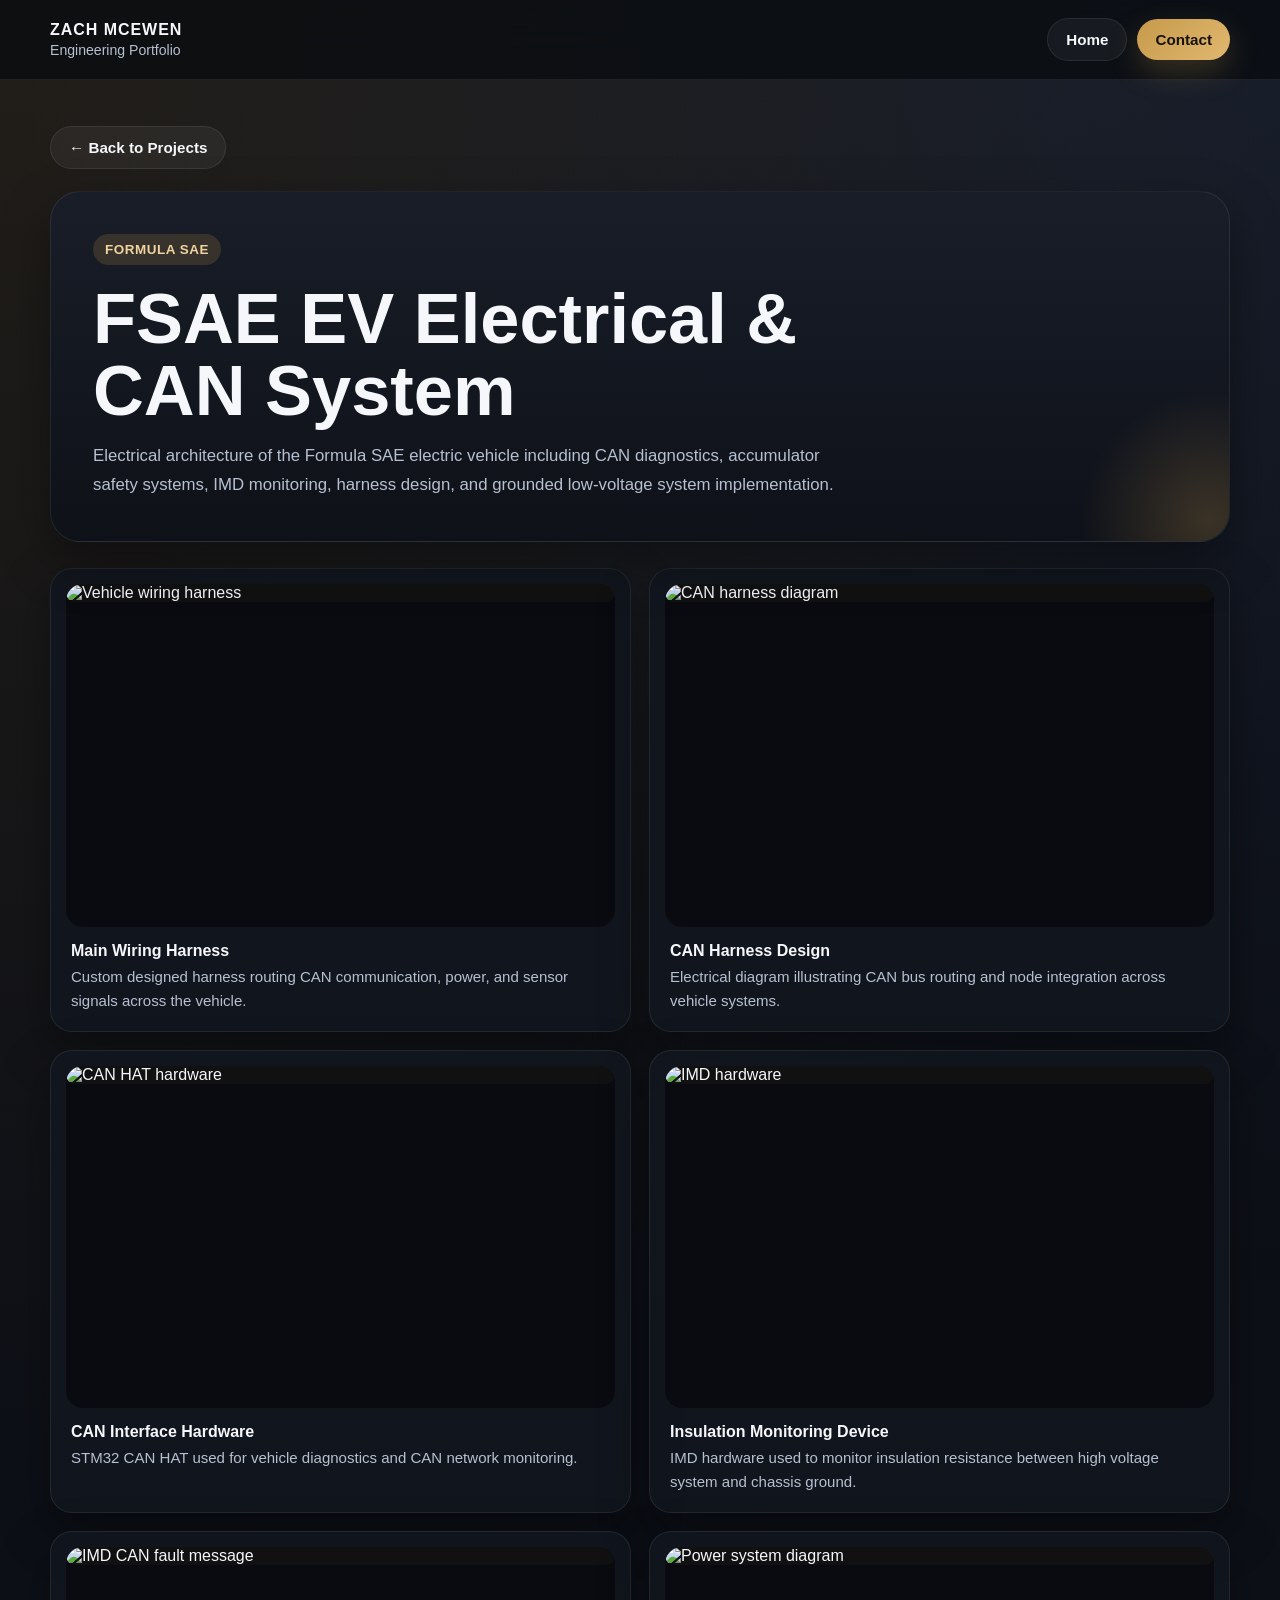
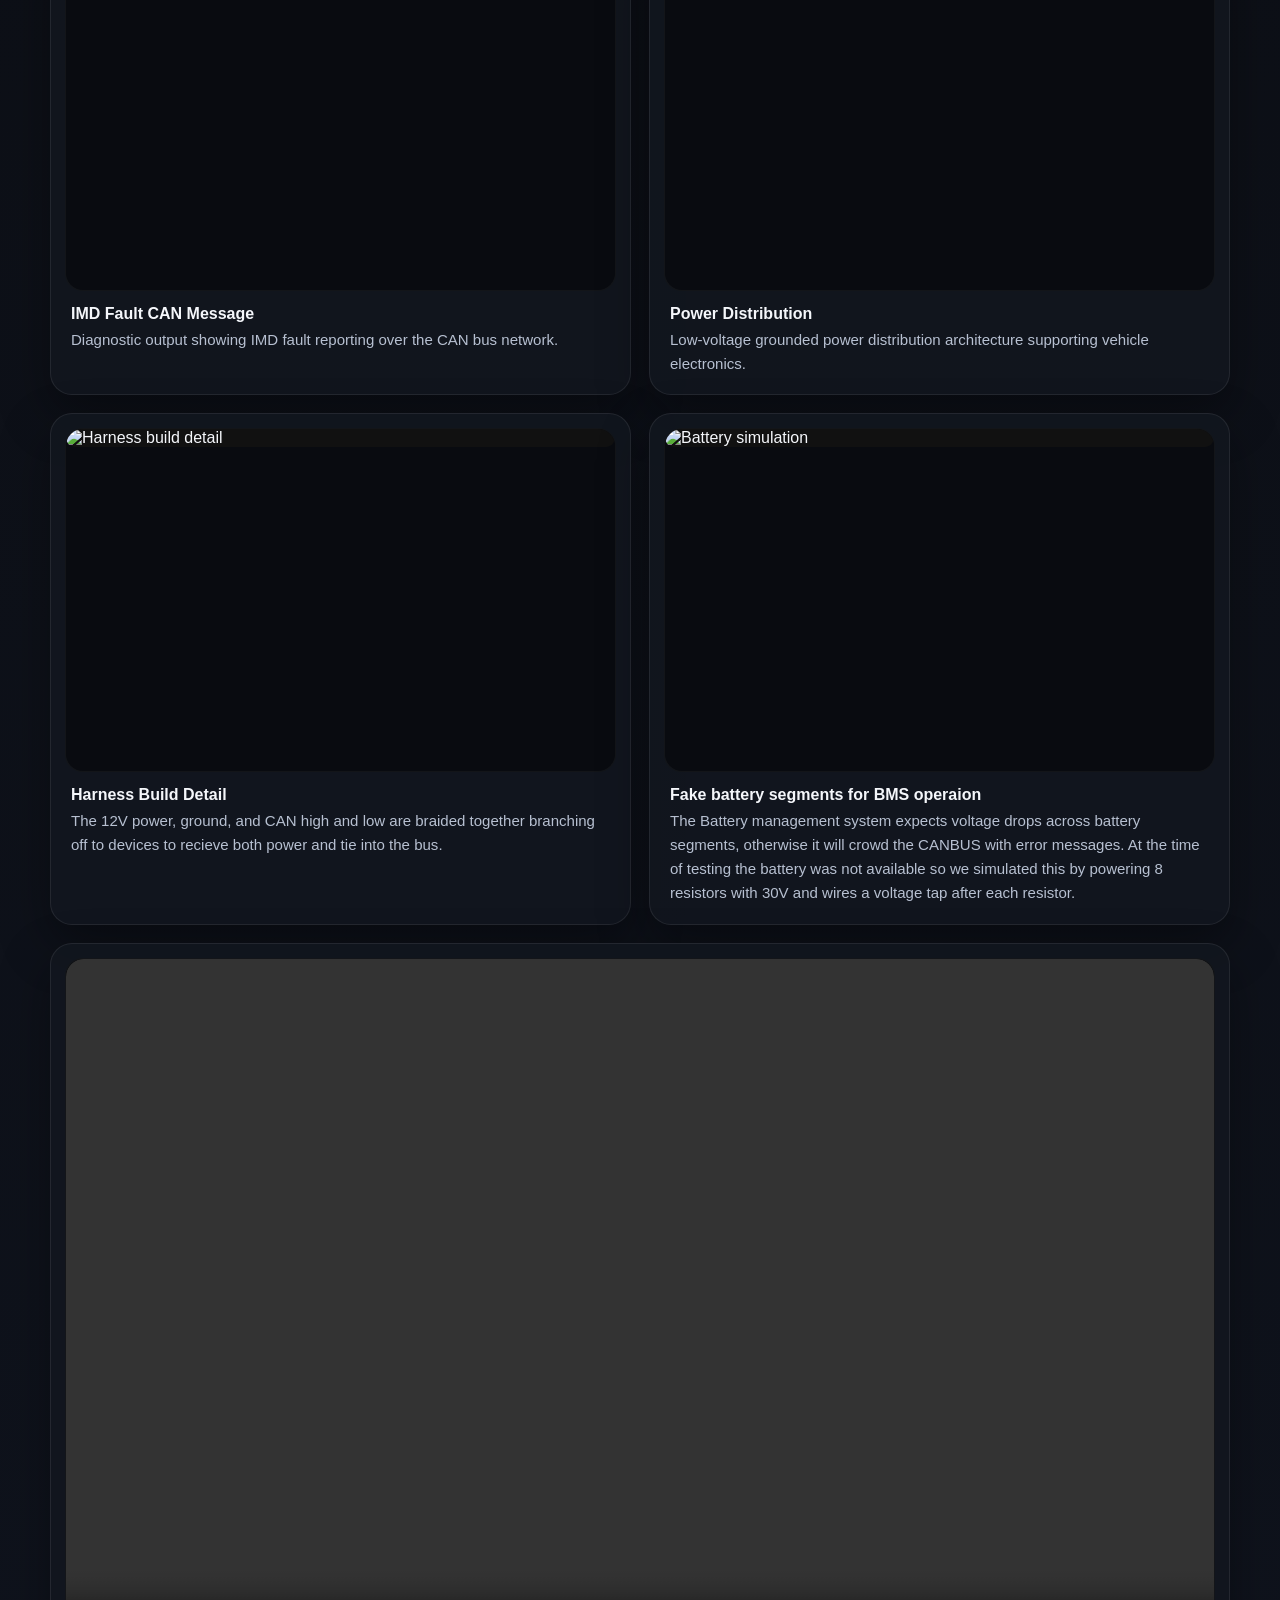
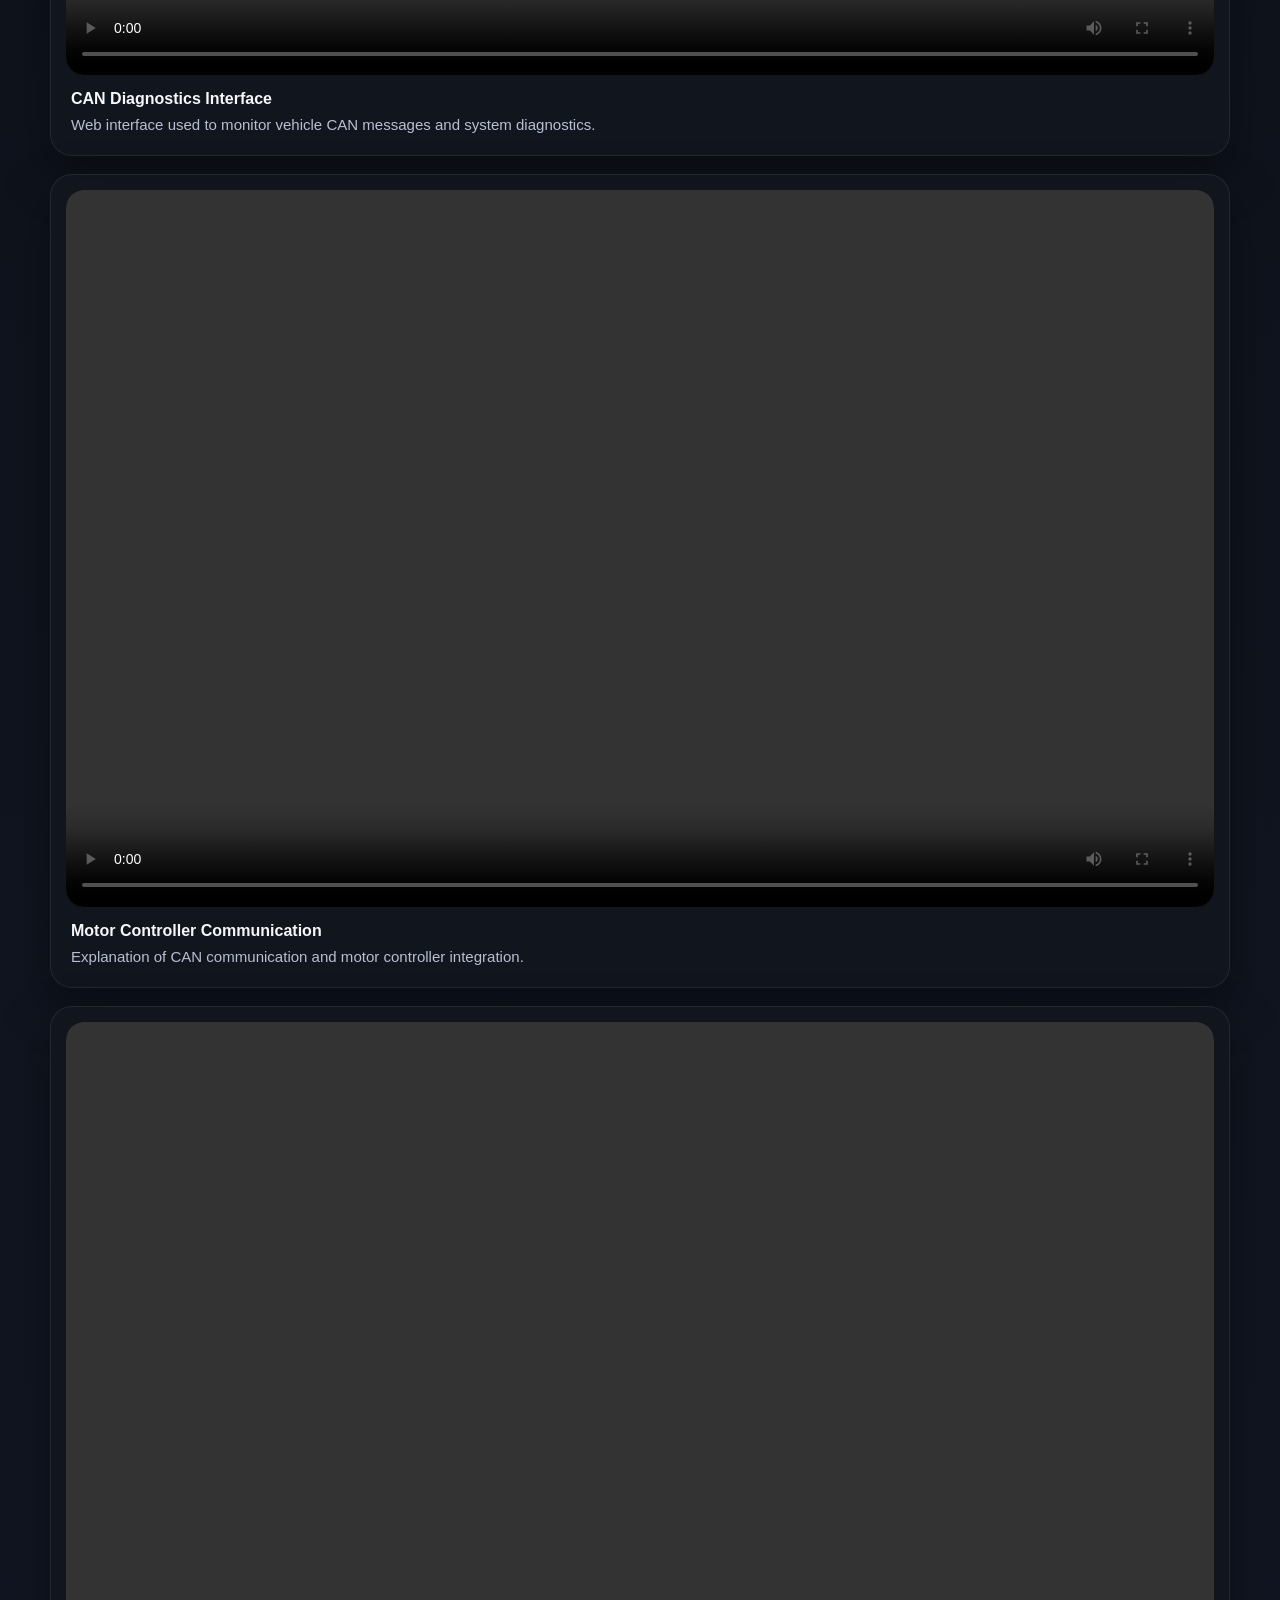
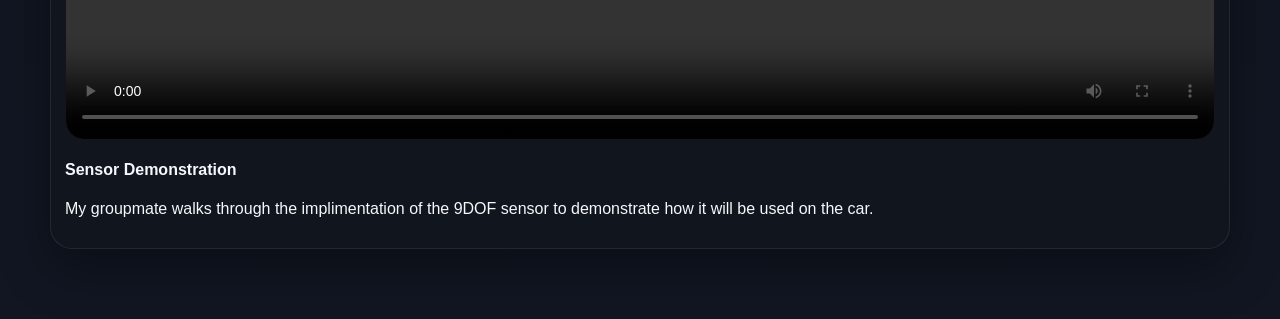
==== fsae-can-system.html @ 284654bd "Add files via upload" ====
<!DOCTYPE html>
<html lang="en">
<head>
  <meta charset="UTF-8" />
  <meta name="viewport" content="width=device-width, initial-scale=1.0" />
  <title>FSAE EV Electrical & CAN System | Zach McEwen</title>
  <link rel="stylesheet" href="styles.css" />
</head>
<body>

  <nav class="nav">
    <div class="container nav-inner">
      <div class="brand">
        <h1>Zach McEwen</h1>
        <span>Engineering Portfolio</span>
      </div>
      <div class="nav-actions">
        <a class="btn btn-secondary" href="index.html">Home</a>
        <a class="btn btn-primary" href="mailto:Zachm309@gmail.com">Contact</a>
      </div>
    </div>
  </nav>

  <main class="page-shell">
    <div class="container">

      <div class="page-actions">
        <a class="btn btn-secondary" href="index.html">← Back to Projects</a>
      </div>

      <section class="page-hero">
        <div class="eyebrow">Formula SAE</div>
        <h2>FSAE EV Electrical &amp; CAN System</h2>
        <p>
          Electrical architecture of the Formula SAE electric vehicle including CAN
          diagnostics, accumulator safety systems, IMD monitoring, harness design,
          and grounded low-voltage system implementation.
        </p>
      </section>

      <section class="gallery-grid">

        <article class="media-card">
          <div class="media-frame">
            <img src="media/fsae/Harness.JPG" alt="Vehicle wiring harness" />
          </div>
          <div class="media-caption">
            <h4>Main Wiring Harness</h4>
            <p>Custom designed harness routing CAN communication, power, and sensor signals across the vehicle.</p>
          </div>
        </article>

        <article class="media-card">
          <div class="media-frame">
            <img src="media/fsae/CAN_Harness.png" alt="CAN harness diagram" />
          </div>
          <div class="media-caption">
            <h4>CAN Harness Design</h4>
            <p>Electrical diagram illustrating CAN bus routing and node integration across vehicle systems.</p>
          </div>
        </article>

        <article class="media-card">
          <div class="media-frame">
            <img src="media/fsae/Can_Hat.JPG" alt="CAN HAT hardware" />
          </div>
          <div class="media-caption">
            <h4>CAN Interface Hardware</h4>
            <p>STM32 CAN HAT used for vehicle diagnostics and CAN network monitoring.</p>
          </div>
        </article>

        <article class="media-card">
          <div class="media-frame">
            <img src="media/fsae/IMD.JPG" alt="IMD hardware" />
          </div>
          <div class="media-caption">
            <h4>Insulation Monitoring Device</h4>
            <p>IMD hardware used to monitor insulation resistance between high voltage system and chassis ground.</p>
          </div>
        </article>

        <article class="media-card">
          <div class="media-frame">
            <img src="media/fsae/IMD_Fault_Message.JPG" alt="IMD CAN fault message" />
          </div>
          <div class="media-caption">
            <h4>IMD Fault CAN Message</h4>
            <p>Diagnostic output showing IMD fault reporting over the CAN bus network.</p>
          </div>
        </article>

        <article class="media-card">
          <div class="media-frame">
            <img src="media/fsae/Power.png" alt="Power system diagram" />
          </div>
          <div class="media-caption">
            <h4>Power Distribution</h4>
            <p>Low-voltage grounded power distribution architecture supporting vehicle electronics.</p>
          </div>
        </article>

        <article class="media-card">
          <div class="media-frame">
            <img src="media/fsae/pure_harness.jpg" alt="Harness build detail" />
          </div>
          <div class="media-caption">
            <h4>Harness Build Detail</h4>
            <p>The 12V power, ground, and CAN high and low are braided together branching off to devices to recieve both power and tie into the bus.</p>
          </div>
        </article>

        <article class="media-card">
          <div class="media-frame">
            <img src="media/fsae/simulated_battery_segments.jpg" alt="Battery simulation" />
          </div>
          <div class="media-caption">
            <h4>Fake battery segments for BMS operaion</h4>
            <p>The Battery management system expects voltage drops across battery segments, otherwise it will crowd the CANBUS with error messages. At the time of testing the battery was not available so we simulated this by powering 8 resistors with 30V and wires a voltage tap after each resistor.
          </div>
        </article>

        <article class="media-card full">
          <div class="media-frame">
            <video controls preload="metadata">
              <source src="media/fsae/website_overview.mp4" type="video/mp4" />
              Your browser does not support video playback.
            </video>
          </div>
          <div class="media-caption">
            <h4>CAN Diagnostics Interface</h4>
            <p>Web interface used to monitor vehicle CAN messages and system diagnostics.</p>
          </div>
        </article>

        <article class="media-card full">
          <div class="media-frame">
            <video controls preload="metadata">
              <source src="media/fsae/mc_explained.mp4" type="video/mp4" />
              Your browser does not support video playback.
            </video>
          </div>
          <div class="media-caption">
            <h4>Motor Controller Communication</h4>
            <p>Explanation of CAN communication and motor controller integration.</p>
          </div>
        </article>

        <article class="media-card full">
          <div class="media-frame">
            <video controls preload="metadata">
              <source src="media/fsae/9DOF.MOV" type="video/mp4" />
              Your browser does not support video playback.
            </video>
          </div>
          <div class="9 Degree of Freedom Sensor">
            <h4>Sensor Demonstration</h4>
            <p>My groupmate walks through the implimentation of the 9DOF sensor to demonstrate how it will be used on the car.</p>
          </div>
        </article>

      </section>
    </div>
  </main>

  <!-- =========================================================
       FULLSCREEN IMAGE VIEWER / LIGHTBOX
       This only applies to images, not videos.
       ========================================================= -->
  <div class="lightbox" id="lightbox">
    <button class="lightbox-close" id="lightboxClose" aria-label="Close viewer">&times;</button>

    <button class="lightbox-arrow lightbox-arrow-left" id="lightboxPrev" aria-label="Previous image">
      &#10094;
    </button>

    <div class="lightbox-content">
      <img id="lightboxImage" src="" alt="" />

      <div class="lightbox-caption">
        <h3 id="lightboxTitle"></h3>
        <p id="lightboxDescription"></p>
        <div class="lightbox-counter" id="lightboxCounter"></div>
      </div>
    </div>

    <button class="lightbox-arrow lightbox-arrow-right" id="lightboxNext" aria-label="Next image">
      &#10095;
    </button>
  </div>

  <script>
    /* =========================================================
       FSAE PAGE LIGHTBOX SCRIPT
       ---------------------------------------------------------
       This script enables fullscreen image viewing for all
       gallery photos on this page.

       HOW IT WORKS:
       1. It finds every image inside the gallery cards.
       2. It reads the image path, title, and description
          directly from the existing HTML.
       3. When a user clicks a photo, that photo opens in a
          fullscreen modal.
       4. The left/right arrows move through the image set.
       5. The title, description, and image counter update
          automatically as the active image changes.
       6. Videos are ignored and remain embedded in-page.
       ========================================================= */

    /* ---------------------------------------------------------
       STEP 1: Find all image elements in the gallery.
       We specifically target only <img> tags inside the
       gallery cards, so videos are excluded automatically.
       --------------------------------------------------------- */
    const galleryImages = document.querySelectorAll(".gallery-grid .media-card img");

    /* ---------------------------------------------------------
       STEP 2: Select the lightbox elements so we can update
       them dynamically when the user clicks through images.
       --------------------------------------------------------- */
    const lightbox = document.getElementById("lightbox");
    const lightboxImage = document.getElementById("lightboxImage");
    const lightboxTitle = document.getElementById("lightboxTitle");
    const lightboxDescription = document.getElementById("lightboxDescription");
    const lightboxCounter = document.getElementById("lightboxCounter");
    const lightboxClose = document.getElementById("lightboxClose");
    const lightboxPrev = document.getElementById("lightboxPrev");
    const lightboxNext = document.getElementById("lightboxNext");

    /* ---------------------------------------------------------
       STEP 3: Build an array of image metadata from the page.
       Instead of manually creating a second list of image data,
       we reuse the existing HTML structure:

       - img src   -> image file path
       - img alt   -> accessibility text
       - h4        -> popup title
       - p         -> popup description
       --------------------------------------------------------- */
    const imageData = Array.from(galleryImages).map((img) => {
      const mediaCard = img.closest(".media-card");
      const titleElement = mediaCard.querySelector(".media-caption h4");
      const descriptionElement = mediaCard.querySelector(".media-caption p");

      return {
        src: img.getAttribute("src"),
        alt: img.getAttribute("alt") || "",
        title: titleElement ? titleElement.textContent : "",
        description: descriptionElement ? descriptionElement.textContent : ""
      };
    });

    /* ---------------------------------------------------------
       STEP 4: Track the current image index.
       This tells us which image is being shown in the popup.
       --------------------------------------------------------- */
    let currentImageIndex = 0;

    /* ---------------------------------------------------------
       STEP 5: Function to display a specific image.
       This updates:
       - the fullscreen image
       - alt text
       - title
       - description
       - image counter

       It also wraps around:
       - going left from first image jumps to last image
       - going right from last image jumps to first image
       --------------------------------------------------------- */
    function showImage(index) {
      if (index < 0) {
        currentImageIndex = imageData.length - 1;
      } else if (index >= imageData.length) {
        currentImageIndex = 0;
      } else {
        currentImageIndex = index;
      }

      const currentImage = imageData[currentImageIndex];

      lightboxImage.src = currentImage.src;
      lightboxImage.alt = currentImage.alt;
      lightboxTitle.textContent = currentImage.title;
      lightboxDescription.textContent = currentImage.description;
      lightboxCounter.textContent = `${currentImageIndex + 1} / ${imageData.length}`;
    }

    /* ---------------------------------------------------------
       STEP 6: Open the lightbox.
       This shows the fullscreen viewer and disables page
       scrolling in the background for a cleaner experience.
       --------------------------------------------------------- */
    function openLightbox(index) {
      showImage(index);
      lightbox.classList.add("active");
      document.body.style.overflow = "hidden";
    }

    /* ---------------------------------------------------------
       STEP 7: Close the lightbox.
       This hides the popup and restores normal page scrolling.
       --------------------------------------------------------- */
    function closeLightbox() {
      lightbox.classList.remove("active");
      document.body.style.overflow = "";
    }

    /* ---------------------------------------------------------
       STEP 8: Add click handlers to each gallery image.
       Clicking a gallery photo opens that exact image in the
       fullscreen viewer.
       --------------------------------------------------------- */
    galleryImages.forEach((img, index) => {
      img.addEventListener("click", () => {
        openLightbox(index);
      });
    });

    /* ---------------------------------------------------------
       STEP 9: Arrow button navigation.
       These buttons move backward or forward through the
       image list.
       --------------------------------------------------------- */
    lightboxPrev.addEventListener("click", () => {
      showImage(currentImageIndex - 1);
    });

    lightboxNext.addEventListener("click", () => {
      showImage(currentImageIndex + 1);
    });

    /* ---------------------------------------------------------
       STEP 10: Close button handler.
       --------------------------------------------------------- */
    lightboxClose.addEventListener("click", closeLightbox);

    /* ---------------------------------------------------------
       STEP 11: Clicking the dark background closes the popup.
       Clicking directly on the image or caption does not.
       --------------------------------------------------------- */
    lightbox.addEventListener("click", (event) => {
      if (event.target === lightbox) {
        closeLightbox();
      }
    });

    /* ---------------------------------------------------------
       STEP 12: Keyboard support.
       This makes the gallery feel much more polished:

       - Escape     -> close popup
       - ArrowLeft  -> previous image
       - ArrowRight -> next image
       --------------------------------------------------------- */
    document.addEventListener("keydown", (event) => {
      if (!lightbox.classList.contains("active")) return;

      if (event.key === "Escape") {
        closeLightbox();
      } else if (event.key === "ArrowLeft") {
        showImage(currentImageIndex - 1);
      } else if (event.key === "ArrowRight") {
        showImage(currentImageIndex + 1);
      }
    });
  </script>

</body>
</html>
---- styles.css ----
:root {
  --bg: #0b0d12;
  --bg-2: #111622;
  --panel: rgba(18, 22, 31, 0.92);
  --panel-strong: rgba(23, 28, 39, 0.98);
  --border: rgba(255, 255, 255, 0.08);
  --text: #f5f7fb;
  --muted: #b7c0d1;
  --accent: #c69a4b;
  --accent-2: #e0b86f;
  --accent-soft: rgba(198, 154, 75, 0.18);
  --shadow: 0 20px 50px rgba(0, 0, 0, 0.35);
  --radius: 22px;
  --radius-sm: 16px;
  --max-width: 1180px;
}

* {
  box-sizing: border-box;
}

html {
  scroll-behavior: smooth;
}

body {
  margin: 0;
  font-family: Inter, Arial, Helvetica, sans-serif;
  background:
    radial-gradient(circle at top left, rgba(198, 154, 75, 0.12), transparent 28%),
    radial-gradient(circle at top right, rgba(73, 105, 168, 0.16), transparent 24%),
    linear-gradient(180deg, var(--bg) 0%, var(--bg-2) 100%);
  color: var(--text);
  min-height: 100vh;
}

a {
  color: inherit;
  text-decoration: none;
}

img,
video {
  display: block;
  width: 100%;
  border-radius: 18px;
  object-fit: cover;
  background: #111;
}

.container {
  width: min(calc(100% - 32px), var(--max-width));
  margin: 0 auto;
}

.nav {
  position: sticky;
  top: 0;
  z-index: 50;
  backdrop-filter: blur(18px);
  background: rgba(8, 10, 14, 0.72);
  border-bottom: 1px solid var(--border);
}

.nav-inner {
  display: flex;
  align-items: center;
  justify-content: space-between;
  padding: 18px 0;
  gap: 16px;
}

.brand {
  display: flex;
  flex-direction: column;
  gap: 3px;
}

.brand h1 {
  margin: 0;
  font-size: 1rem;
  font-weight: 700;
  letter-spacing: 0.06em;
  text-transform: uppercase;
}

.brand span {
  color: var(--muted);
  font-size: 0.88rem;
}

.nav-actions {
  display: flex;
  align-items: center;
  gap: 10px;
  flex-wrap: wrap;
}

.btn {
  border: none;
  cursor: pointer;
  border-radius: 999px;
  padding: 12px 18px;
  font-size: 0.95rem;
  font-weight: 600;
  transition: 0.25s ease;
  display: inline-flex;
  align-items: center;
  justify-content: center;
}

.btn-primary {
  background: linear-gradient(135deg, var(--accent), var(--accent-2));
  color: #18120a;
  box-shadow: 0 12px 30px rgba(198, 154, 75, 0.24);
}

.btn-primary:hover {
  transform: translateY(-1px);
  filter: brightness(1.05);
}

.btn-secondary {
  background: rgba(255, 255, 255, 0.05);
  color: var(--text);
  border: 1px solid var(--border);
}

.btn-secondary:hover {
  background: rgba(255, 255, 255, 0.09);
}

.hero {
  padding: 80px 0 36px;
}

.hero-card,
.page-hero {
  background: linear-gradient(180deg, rgba(25, 30, 41, 0.94), rgba(14, 17, 24, 0.94));
  border: 1px solid var(--border);
  border-radius: 30px;
  padding: 42px;
  box-shadow: var(--shadow);
  position: relative;
  overflow: hidden;
}

.hero-card::after,
.page-hero::after {
  content: "";
  position: absolute;
  inset: auto -120px -120px auto;
  width: 280px;
  height: 280px;
  background: radial-gradient(circle, rgba(198, 154, 75, 0.24), transparent 65%);
  pointer-events: none;
}

.eyebrow {
  display: inline-flex;
  align-items: center;
  gap: 8px;
  padding: 8px 12px;
  border-radius: 999px;
  background: var(--accent-soft);
  color: #efd3a0;
  font-size: 0.84rem;
  font-weight: 700;
  letter-spacing: 0.04em;
  text-transform: uppercase;
  margin-bottom: 18px;
}

.hero h2,
.page-hero h2 {
  margin: 0 0 14px;
  font-size: clamp(2.2rem, 6vw, 4.4rem);
  line-height: 1.02;
  max-width: 820px;
}

.hero p,
.page-hero p {
  margin: 0;
  max-width: 760px;
  font-size: 1.05rem;
  line-height: 1.75;
  color: var(--muted);
}

.section-header {
  display: flex;
  align-items: end;
  justify-content: space-between;
  gap: 16px;
  margin: 30px 0 18px;
  flex-wrap: wrap;
}

.section-header h3 {
  margin: 0;
  font-size: 1.35rem;
}

.section-header p {
  margin: 6px 0 0;
  color: var(--muted);
}

.project-grid {
  display: grid;
  grid-template-columns: repeat(auto-fit, minmax(260px, 1fr));
  gap: 18px;
  padding-bottom: 64px;
}

.project-card {
  background: linear-gradient(180deg, rgba(23, 28, 39, 0.98), rgba(15, 18, 25, 0.98));
  border: 1px solid var(--border);
  border-radius: var(--radius);
  overflow: hidden;
  box-shadow: var(--shadow);
  transition: transform 0.25s ease, border-color 0.25s ease;
}

.project-card:hover {
  transform: translateY(-6px);
  border-color: rgba(198, 154, 75, 0.45);
}

.project-thumb {
  aspect-ratio: 16 / 10;
  overflow: hidden;
  background: #0f131a;
}

.project-thumb img {
  height: 100%;
}

.project-content {
  padding: 20px;
}

.project-tag {
  display: inline-block;
  margin-bottom: 10px;
  padding: 7px 11px;
  border-radius: 999px;
  background: rgba(255, 255, 255, 0.05);
  border: 1px solid var(--border);
  color: var(--muted);
  font-size: 0.78rem;
  font-weight: 600;
  letter-spacing: 0.03em;
  text-transform: uppercase;
}

.project-content h4 {
  margin: 0 0 8px;
  font-size: 1.18rem;
}

.project-content p {
  margin: 0;
  color: var(--muted);
  line-height: 1.65;
  font-size: 0.97rem;
}

.page-shell {
  padding: 46px 0 70px;
}

.page-actions {
  margin-bottom: 22px;
}

.gallery-grid {
  display: grid;
  grid-template-columns: repeat(12, 1fr);
  gap: 18px;
  margin-top: 26px;
}

.media-card {
  grid-column: span 6;
  background: var(--panel);
  border: 1px solid var(--border);
  border-radius: var(--radius);
  padding: 14px;
  box-shadow: var(--shadow);
}

.media-card.full {
  grid-column: span 12;
}

.media-frame {
  aspect-ratio: 16 / 10;
  overflow: hidden;
  border-radius: 18px;
  background: #090b10;
  border: 1px solid rgba(255,255,255,0.04);
}

.media-frame video {
  height: 100%;
}

.media-caption {
  padding: 14px 6px 4px;
}

.media-caption h4 {
  margin: 0 0 5px;
  font-size: 1rem;
}

.media-caption p {
  margin: 0;
  color: var(--muted);
  font-size: 0.94rem;
  line-height: 1.6;
}

.footer {
  padding: 24px 0 50px;
  color: var(--muted);
  font-size: 0.92rem;
}

@media (max-width: 860px) {
  .hero-card,
  .page-hero {
    padding: 28px;
  }

  .media-card,
  .media-card.full {
    grid-column: span 12;
  }
}

@media (max-width: 560px) {
  .nav-inner {
    align-items: flex-start;
    flex-direction: column;
  }

  .hero {
    padding-top: 40px;
  }

  .hero-card,
  .page-hero {
    border-radius: 24px;
    padding: 24px;
  }

  .project-content {
    padding: 18px;
  }
}

/* =========================================================
   LIGHTBOX / FULLSCREEN IMAGE VIEWER
   ========================================================= */

.lightbox {
  position: fixed;
  inset: 0;
  background: rgba(5, 7, 10, 0.94);
  display: none;
  align-items: center;
  justify-content: center;
  padding: 32px;
  z-index: 9999;
}

.lightbox.active {
  display: flex;
}

.lightbox-content {
  max-width: min(1200px, 92vw);
  max-height: 90vh;
  display: flex;
  flex-direction: column;
  align-items: center;
  gap: 18px;
}

.lightbox-content img {
  max-width: 100%;
  max-height: 72vh;
  width: auto;
  height: auto;
  object-fit: contain;
  border-radius: 18px;
  box-shadow: 0 24px 60px rgba(0, 0, 0, 0.45);
  background: #0d1117;
}

.lightbox-caption {
  width: 100%;
  max-width: 900px;
  text-align: center;
  padding: 0 12px;
}

.lightbox-caption h3 {
  margin: 0 0 8px;
  font-size: 1.2rem;
  color: var(--text);
}

.lightbox-caption p {
  margin: 0;
  color: var(--muted);
  line-height: 1.65;
  font-size: 0.98rem;
}

.lightbox-counter {
  margin-top: 10px;
  color: var(--accent-2);
  font-size: 0.9rem;
  font-weight: 600;
}

.lightbox-close {
  position: absolute;
  top: 20px;
  right: 24px;
  border: none;
  background: rgba(255, 255, 255, 0.08);
  color: var(--text);
  width: 52px;
  height: 52px;
  border-radius: 50%;
  font-size: 1.8rem;
  line-height: 1;
  cursor: pointer;
  transition: 0.2s ease;
  z-index: 10001;
}

.lightbox-close:hover {
  background: rgba(255, 255, 255, 0.16);
}

.lightbox-arrow {
  position: absolute;
  top: 50%;
  transform: translateY(-50%);
  border: none;
  width: 58px;
  height: 58px;
  border-radius: 50%;
  background: rgba(255, 255, 255, 0.08);
  color: var(--text);
  font-size: 2rem;
  cursor: pointer;
  transition: 0.2s ease;
  z-index: 10001;
}

.lightbox-arrow:hover {
  background: rgba(255, 255, 255, 0.16);
}

.lightbox-arrow-left {
  left: 24px;
}

.lightbox-arrow-right {
  right: 24px;
}

/* Make gallery images look clickable */
.media-frame img {
  cursor: pointer;
  transition: transform 0.25s ease, opacity 0.25s ease;
}

.media-frame img:hover {
  transform: scale(1.02);
  opacity: 0.95;
}

@media (max-width: 768px) {
  .lightbox {
    padding: 18px;
  }

  .lightbox-content img {
    max-height: 60vh;
  }

  .lightbox-arrow {
    width: 48px;
    height: 48px;
    font-size: 1.5rem;
  }

  .lightbox-arrow-left {
    left: 12px;
  }

  .lightbox-arrow-right {
    right: 12px;
  }

  .lightbox-close {
    top: 12px;
    right: 12px;
    width: 46px;
    height: 46px;
    font-size: 1.5rem;
  }
}
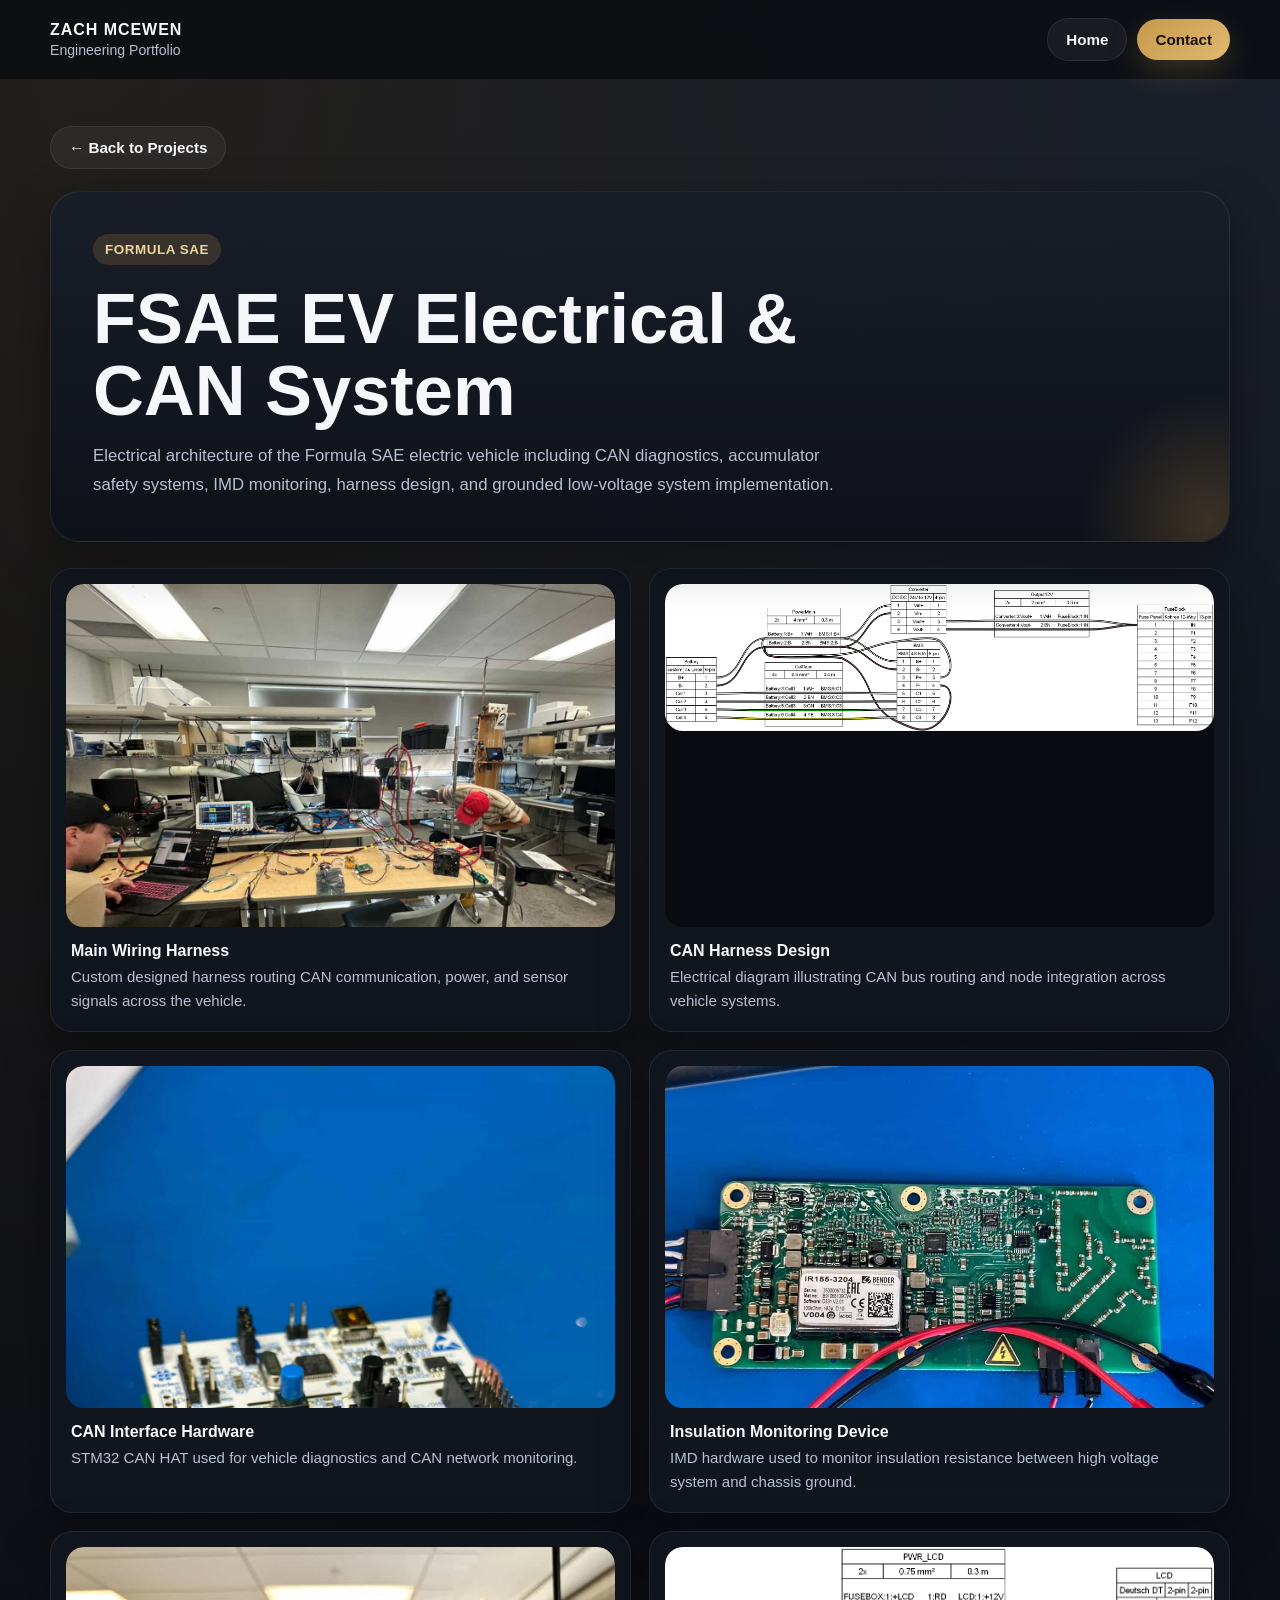
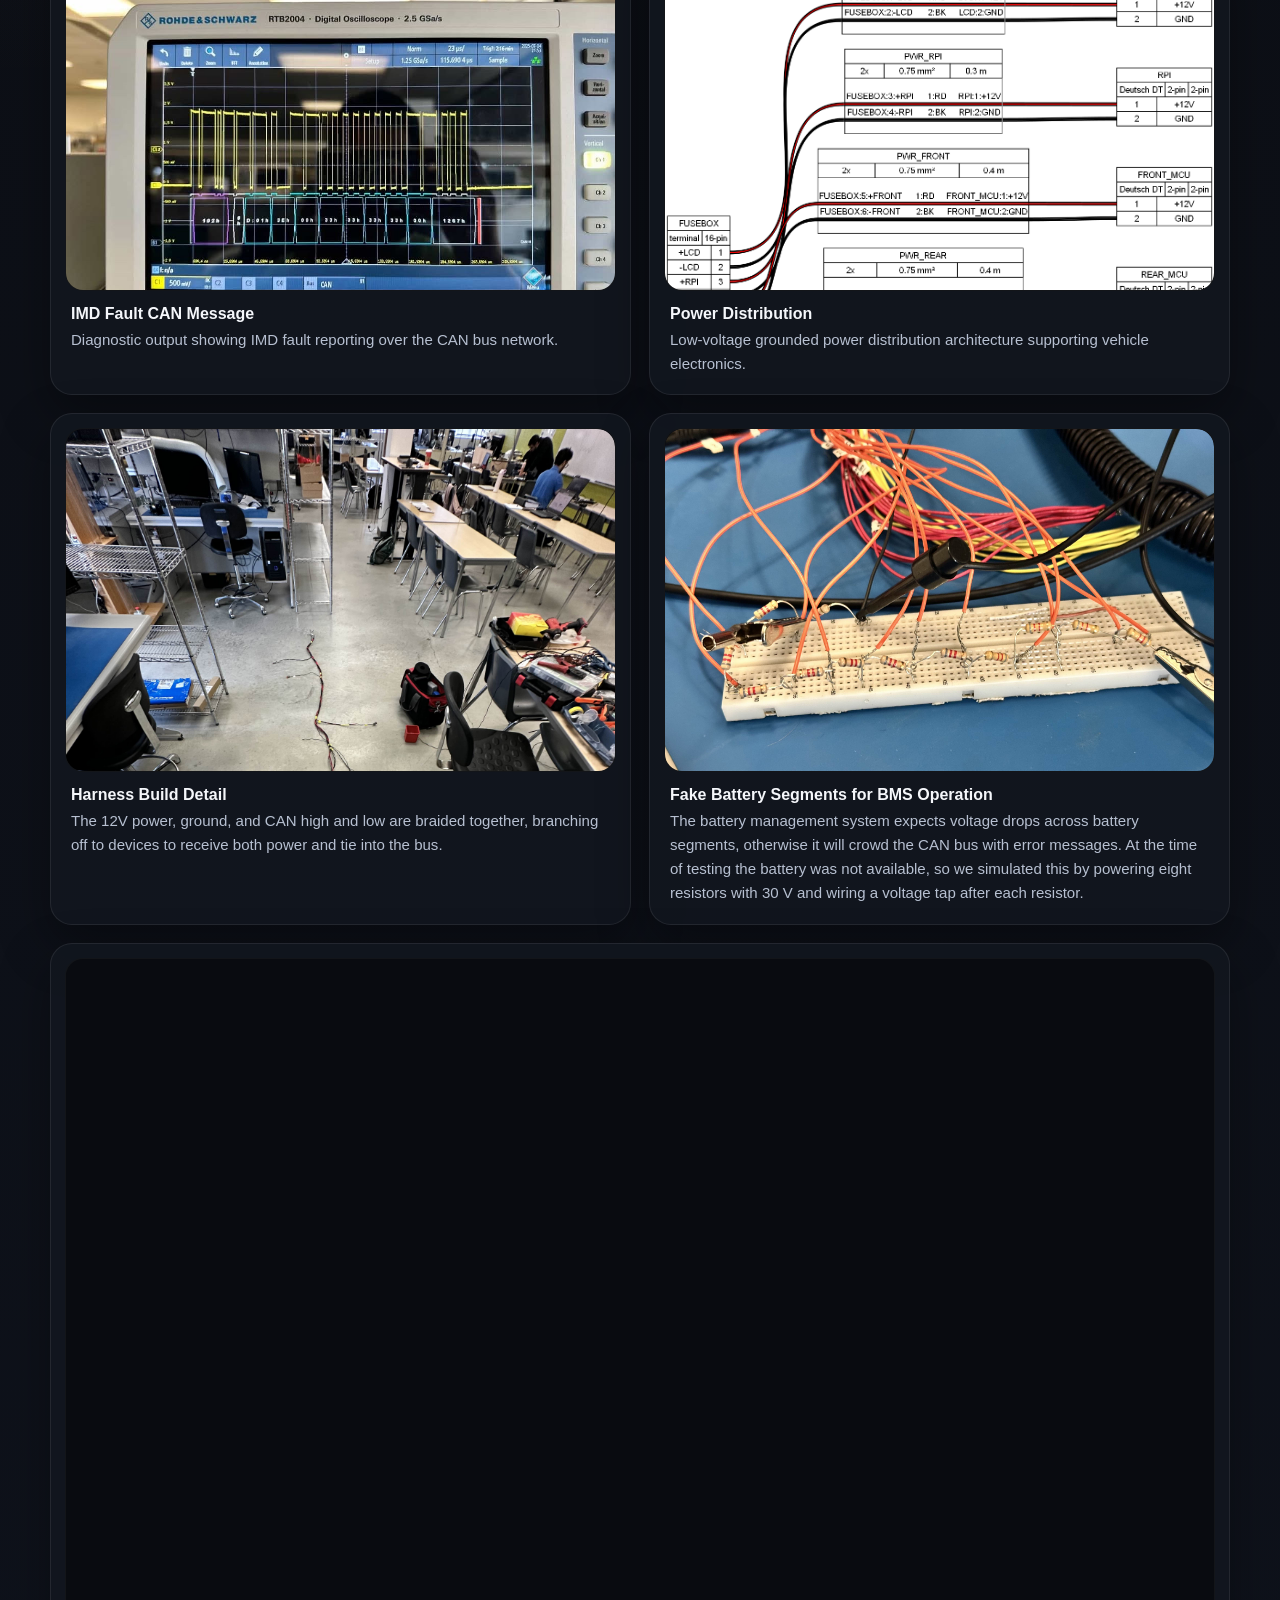
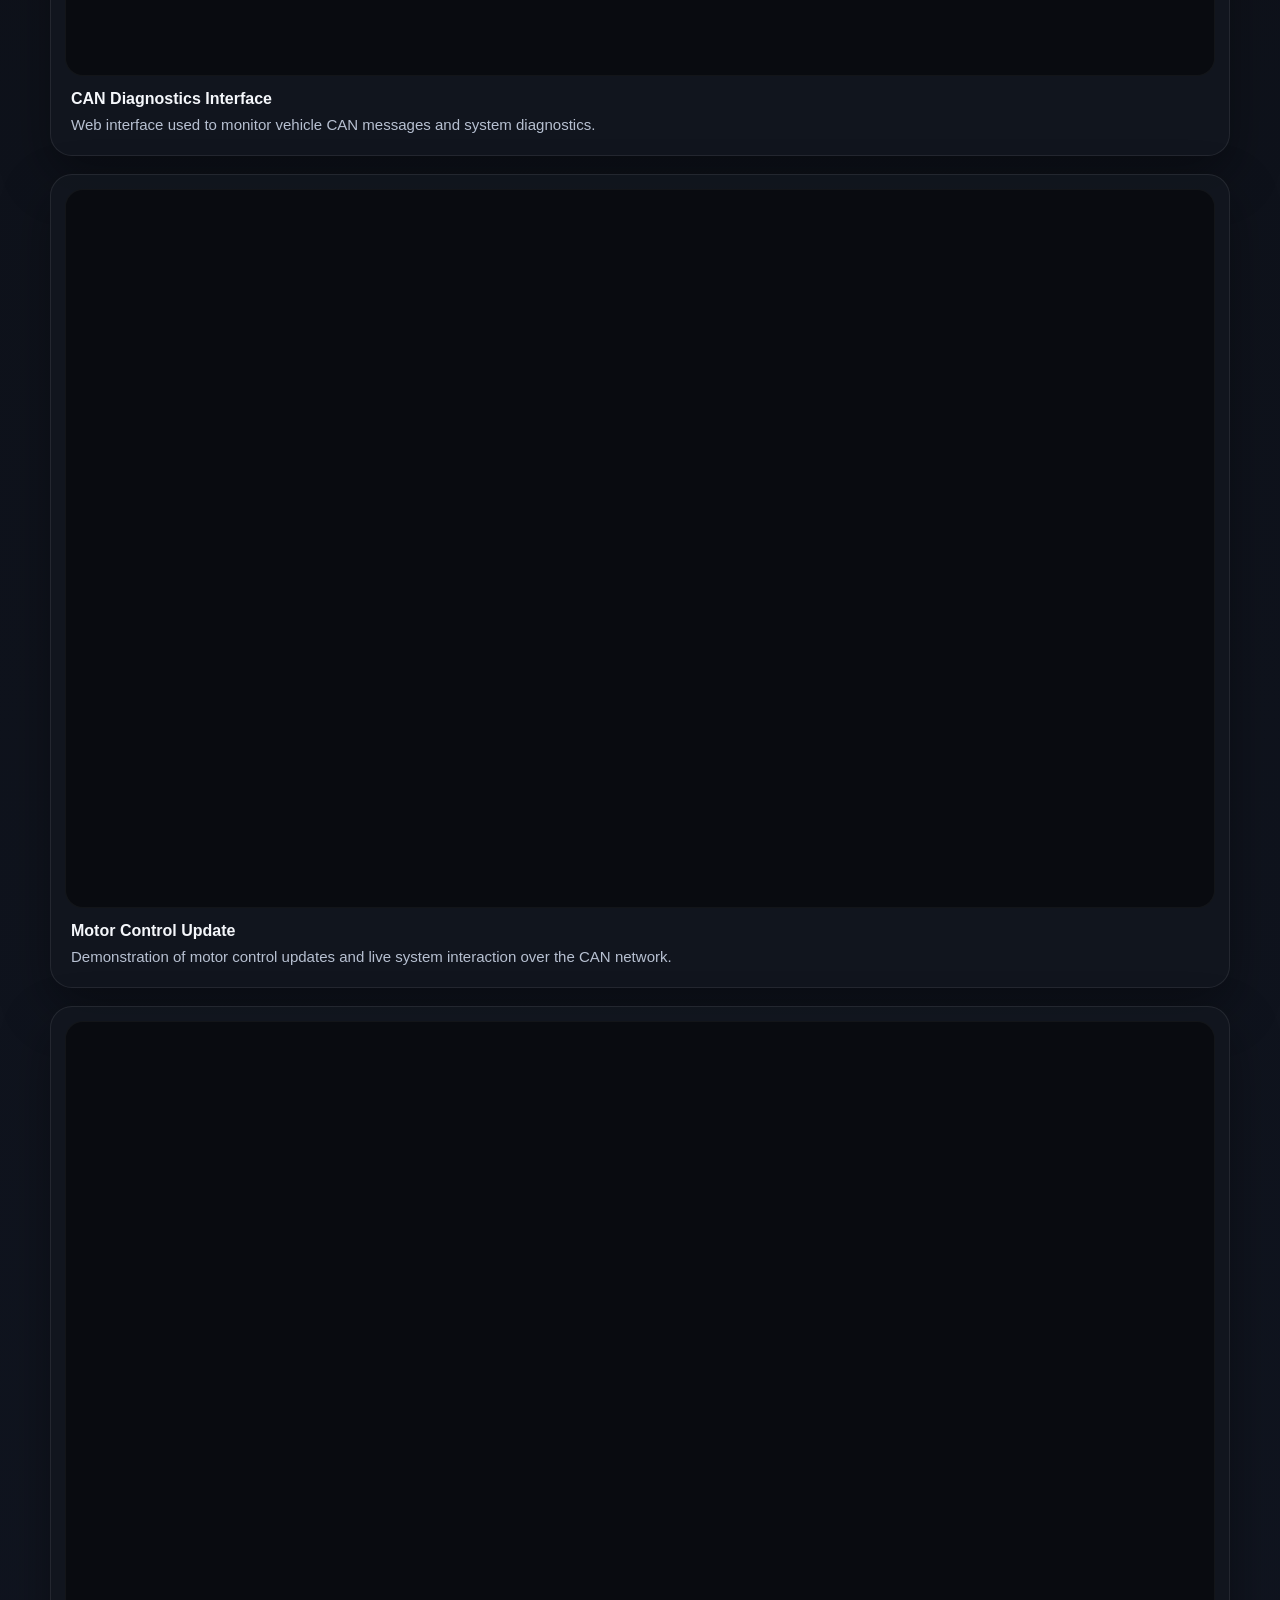
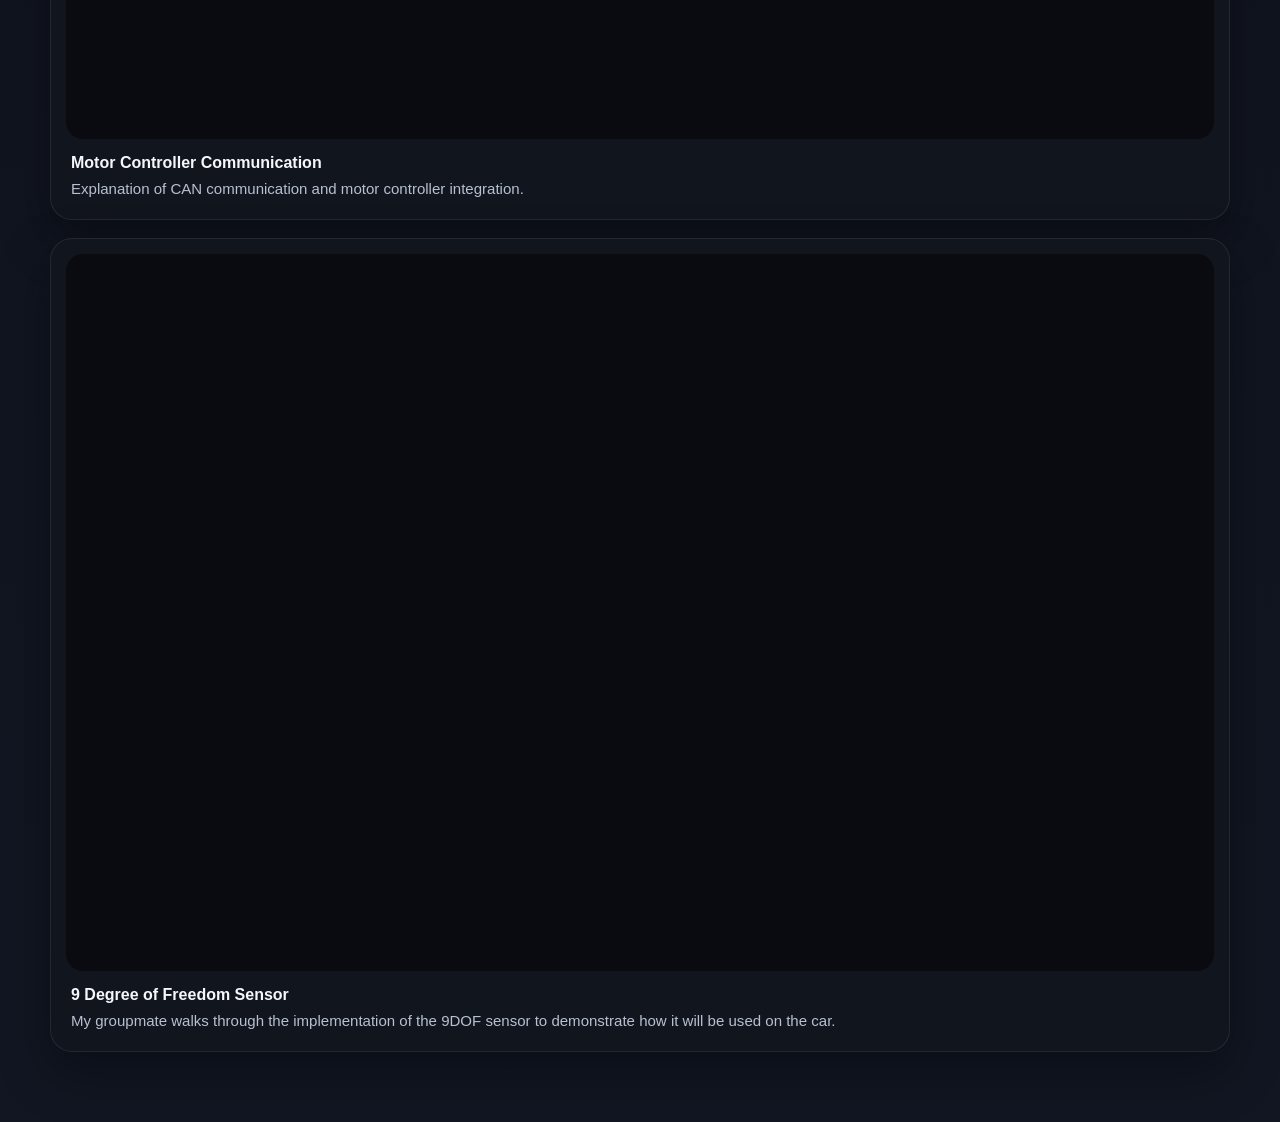
==== commit 8a324774: "Integrate Vimeo embeds and enhance media styling Added Vimeo embeds for video content and improved s" ====
--- a/fsae-can-system.html
+++ b/fsae-can-system.html
@@ -5,6 +5,16 @@
   <meta name="viewport" content="width=device-width, initial-scale=1.0" />
   <title>FSAE EV Electrical & CAN System | Zach McEwen</title>
   <link rel="stylesheet" href="styles.css" />
+  <style>
+    /* Vimeo embeds inside existing gallery cards */
+    .media-frame iframe {
+      width: 100%;
+      height: 100%;
+      border: 0;
+      border-radius: 18px;
+      display: block;
+    }
+  </style>
 </head>
 <body>
 
@@ -106,7 +116,7 @@
           </div>
           <div class="media-caption">
             <h4>Harness Build Detail</h4>
-            <p>The 12V power, ground, and CAN high and low are braided together branching off to devices to recieve both power and tie into the bus.</p>
+            <p>The 12V power, ground, and CAN high and low are braided together, branching off to devices to receive both power and tie into the bus.</p>
           </div>
         </article>
 
@@ -115,17 +125,20 @@
             <img src="media/fsae/simulated_battery_segments.jpg" alt="Battery simulation" />
           </div>
           <div class="media-caption">
-            <h4>Fake battery segments for BMS operaion</h4>
-            <p>The Battery management system expects voltage drops across battery segments, otherwise it will crowd the CANBUS with error messages. At the time of testing the battery was not available so we simulated this by powering 8 resistors with 30V and wires a voltage tap after each resistor.
+            <h4>Fake Battery Segments for BMS Operation</h4>
+            <p>The battery management system expects voltage drops across battery segments, otherwise it will crowd the CAN bus with error messages. At the time of testing the battery was not available, so we simulated this by powering eight resistors with 30 V and wiring a voltage tap after each resistor.</p>
           </div>
         </article>
 
         <article class="media-card full">
           <div class="media-frame">
-            <video controls preload="metadata">
-              <source src="media/fsae/website_overview.mp4" type="video/mp4" />
-              Your browser does not support video playback.
-            </video>
+            <iframe
+              src="https://player.vimeo.com/video/1174407069?badge=0&amp;autopause=0&amp;player_id=0&amp;app_id=58479"
+              allow="autoplay; fullscreen; picture-in-picture; clipboard-write; encrypted-media; web-share"
+              referrerpolicy="strict-origin-when-cross-origin"
+              title="website_overview"
+              allowfullscreen>
+            </iframe>
           </div>
           <div class="media-caption">
             <h4>CAN Diagnostics Interface</h4>
@@ -135,10 +148,29 @@
 
         <article class="media-card full">
           <div class="media-frame">
-            <video controls preload="metadata">
-              <source src="media/fsae/mc_explained.mp4" type="video/mp4" />
-              Your browser does not support video playback.
-            </video>
+            <iframe
+              src="https://player.vimeo.com/video/1174407038?badge=0&amp;autopause=0&amp;player_id=0&amp;app_id=58479"
+              allow="autoplay; fullscreen; picture-in-picture; clipboard-write; encrypted-media; web-share"
+              referrerpolicy="strict-origin-when-cross-origin"
+              title="update_motor"
+              allowfullscreen>
+            </iframe>
+          </div>
+          <div class="media-caption">
+            <h4>Motor Control Update</h4>
+            <p>Demonstration of motor control updates and live system interaction over the CAN network.</p>
+          </div>
+        </article>
+
+        <article class="media-card full">
+          <div class="media-frame">
+            <iframe
+              src="https://player.vimeo.com/video/1174406636?badge=0&amp;autopause=0&amp;player_id=0&amp;app_id=58479"
+              allow="autoplay; fullscreen; picture-in-picture; clipboard-write; encrypted-media; web-share"
+              referrerpolicy="strict-origin-when-cross-origin"
+              title="mc_explained"
+              allowfullscreen>
+            </iframe>
           </div>
           <div class="media-caption">
             <h4>Motor Controller Communication</h4>
@@ -148,14 +180,17 @@
 
         <article class="media-card full">
           <div class="media-frame">
-            <video controls preload="metadata">
-              <source src="media/fsae/9DOF.MOV" type="video/mp4" />
-              Your browser does not support video playback.
-            </video>
-          </div>
-          <div class="9 Degree of Freedom Sensor">
-            <h4>Sensor Demonstration</h4>
-            <p>My groupmate walks through the implimentation of the 9DOF sensor to demonstrate how it will be used on the car.</p>
+            <iframe
+              src="https://player.vimeo.com/video/1174406545?badge=0&amp;autopause=0&amp;player_id=0&amp;app_id=58479"
+              allow="autoplay; fullscreen; picture-in-picture; clipboard-write; encrypted-media; web-share"
+              referrerpolicy="strict-origin-when-cross-origin"
+              title="9DOF"
+              allowfullscreen>
+            </iframe>
+          </div>
+          <div class="media-caption">
+            <h4>9 Degree of Freedom Sensor</h4>
+            <p>My groupmate walks through the implementation of the 9DOF sensor to demonstrate how it will be used on the car.</p>
           </div>
         </article>
 
@@ -163,10 +198,6 @@
     </div>
   </main>
 
-  <!-- =========================================================
-       FULLSCREEN IMAGE VIEWER / LIGHTBOX
-       This only applies to images, not videos.
-       ========================================================= -->
   <div class="lightbox" id="lightbox">
     <button class="lightbox-close" id="lightboxClose" aria-label="Close viewer">&times;</button>
 
@@ -190,35 +221,8 @@
   </div>
 
   <script>
-    /* =========================================================
-       FSAE PAGE LIGHTBOX SCRIPT
-       ---------------------------------------------------------
-       This script enables fullscreen image viewing for all
-       gallery photos on this page.
-
-       HOW IT WORKS:
-       1. It finds every image inside the gallery cards.
-       2. It reads the image path, title, and description
-          directly from the existing HTML.
-       3. When a user clicks a photo, that photo opens in a
-          fullscreen modal.
-       4. The left/right arrows move through the image set.
-       5. The title, description, and image counter update
-          automatically as the active image changes.
-       6. Videos are ignored and remain embedded in-page.
-       ========================================================= */
-
-    /* ---------------------------------------------------------
-       STEP 1: Find all image elements in the gallery.
-       We specifically target only <img> tags inside the
-       gallery cards, so videos are excluded automatically.
-       --------------------------------------------------------- */
     const galleryImages = document.querySelectorAll(".gallery-grid .media-card img");
 
-    /* ---------------------------------------------------------
-       STEP 2: Select the lightbox elements so we can update
-       them dynamically when the user clicks through images.
-       --------------------------------------------------------- */
     const lightbox = document.getElementById("lightbox");
     const lightboxImage = document.getElementById("lightboxImage");
     const lightboxTitle = document.getElementById("lightboxTitle");
@@ -228,16 +232,6 @@
     const lightboxPrev = document.getElementById("lightboxPrev");
     const lightboxNext = document.getElementById("lightboxNext");
 
-    /* ---------------------------------------------------------
-       STEP 3: Build an array of image metadata from the page.
-       Instead of manually creating a second list of image data,
-       we reuse the existing HTML structure:
-
-       - img src   -> image file path
-       - img alt   -> accessibility text
-       - h4        -> popup title
-       - p         -> popup description
-       --------------------------------------------------------- */
     const imageData = Array.from(galleryImages).map((img) => {
       const mediaCard = img.closest(".media-card");
       const titleElement = mediaCard.querySelector(".media-caption h4");
@@ -251,25 +245,8 @@
       };
     });
 
-    /* ---------------------------------------------------------
-       STEP 4: Track the current image index.
-       This tells us which image is being shown in the popup.
-       --------------------------------------------------------- */
     let currentImageIndex = 0;
 
-    /* ---------------------------------------------------------
-       STEP 5: Function to display a specific image.
-       This updates:
-       - the fullscreen image
-       - alt text
-       - title
-       - description
-       - image counter
-
-       It also wraps around:
-       - going left from first image jumps to last image
-       - going right from last image jumps to first image
-       --------------------------------------------------------- */
     function showImage(index) {
       if (index < 0) {
         currentImageIndex = imageData.length - 1;
@@ -288,42 +265,23 @@
       lightboxCounter.textContent = `${currentImageIndex + 1} / ${imageData.length}`;
     }
 
-    /* ---------------------------------------------------------
-       STEP 6: Open the lightbox.
-       This shows the fullscreen viewer and disables page
-       scrolling in the background for a cleaner experience.
-       --------------------------------------------------------- */
     function openLightbox(index) {
       showImage(index);
       lightbox.classList.add("active");
       document.body.style.overflow = "hidden";
     }
 
-    /* ---------------------------------------------------------
-       STEP 7: Close the lightbox.
-       This hides the popup and restores normal page scrolling.
-       --------------------------------------------------------- */
     function closeLightbox() {
       lightbox.classList.remove("active");
       document.body.style.overflow = "";
     }
 
-    /* ---------------------------------------------------------
-       STEP 8: Add click handlers to each gallery image.
-       Clicking a gallery photo opens that exact image in the
-       fullscreen viewer.
-       --------------------------------------------------------- */
     galleryImages.forEach((img, index) => {
       img.addEventListener("click", () => {
         openLightbox(index);
       });
     });
 
-    /* ---------------------------------------------------------
-       STEP 9: Arrow button navigation.
-       These buttons move backward or forward through the
-       image list.
-       --------------------------------------------------------- */
     lightboxPrev.addEventListener("click", () => {
       showImage(currentImageIndex - 1);
     });
@@ -332,29 +290,14 @@
       showImage(currentImageIndex + 1);
     });
 
-    /* ---------------------------------------------------------
-       STEP 10: Close button handler.
-       --------------------------------------------------------- */
     lightboxClose.addEventListener("click", closeLightbox);
 
-    /* ---------------------------------------------------------
-       STEP 11: Clicking the dark background closes the popup.
-       Clicking directly on the image or caption does not.
-       --------------------------------------------------------- */
     lightbox.addEventListener("click", (event) => {
       if (event.target === lightbox) {
         closeLightbox();
       }
     });
 
-    /* ---------------------------------------------------------
-       STEP 12: Keyboard support.
-       This makes the gallery feel much more polished:
-
-       - Escape     -> close popup
-       - ArrowLeft  -> previous image
-       - ArrowRight -> next image
-       --------------------------------------------------------- */
     document.addEventListener("keydown", (event) => {
       if (!lightbox.classList.contains("active")) return;
 
@@ -369,4 +312,4 @@
   </script>
 
 </body>
-</html>+</html>
